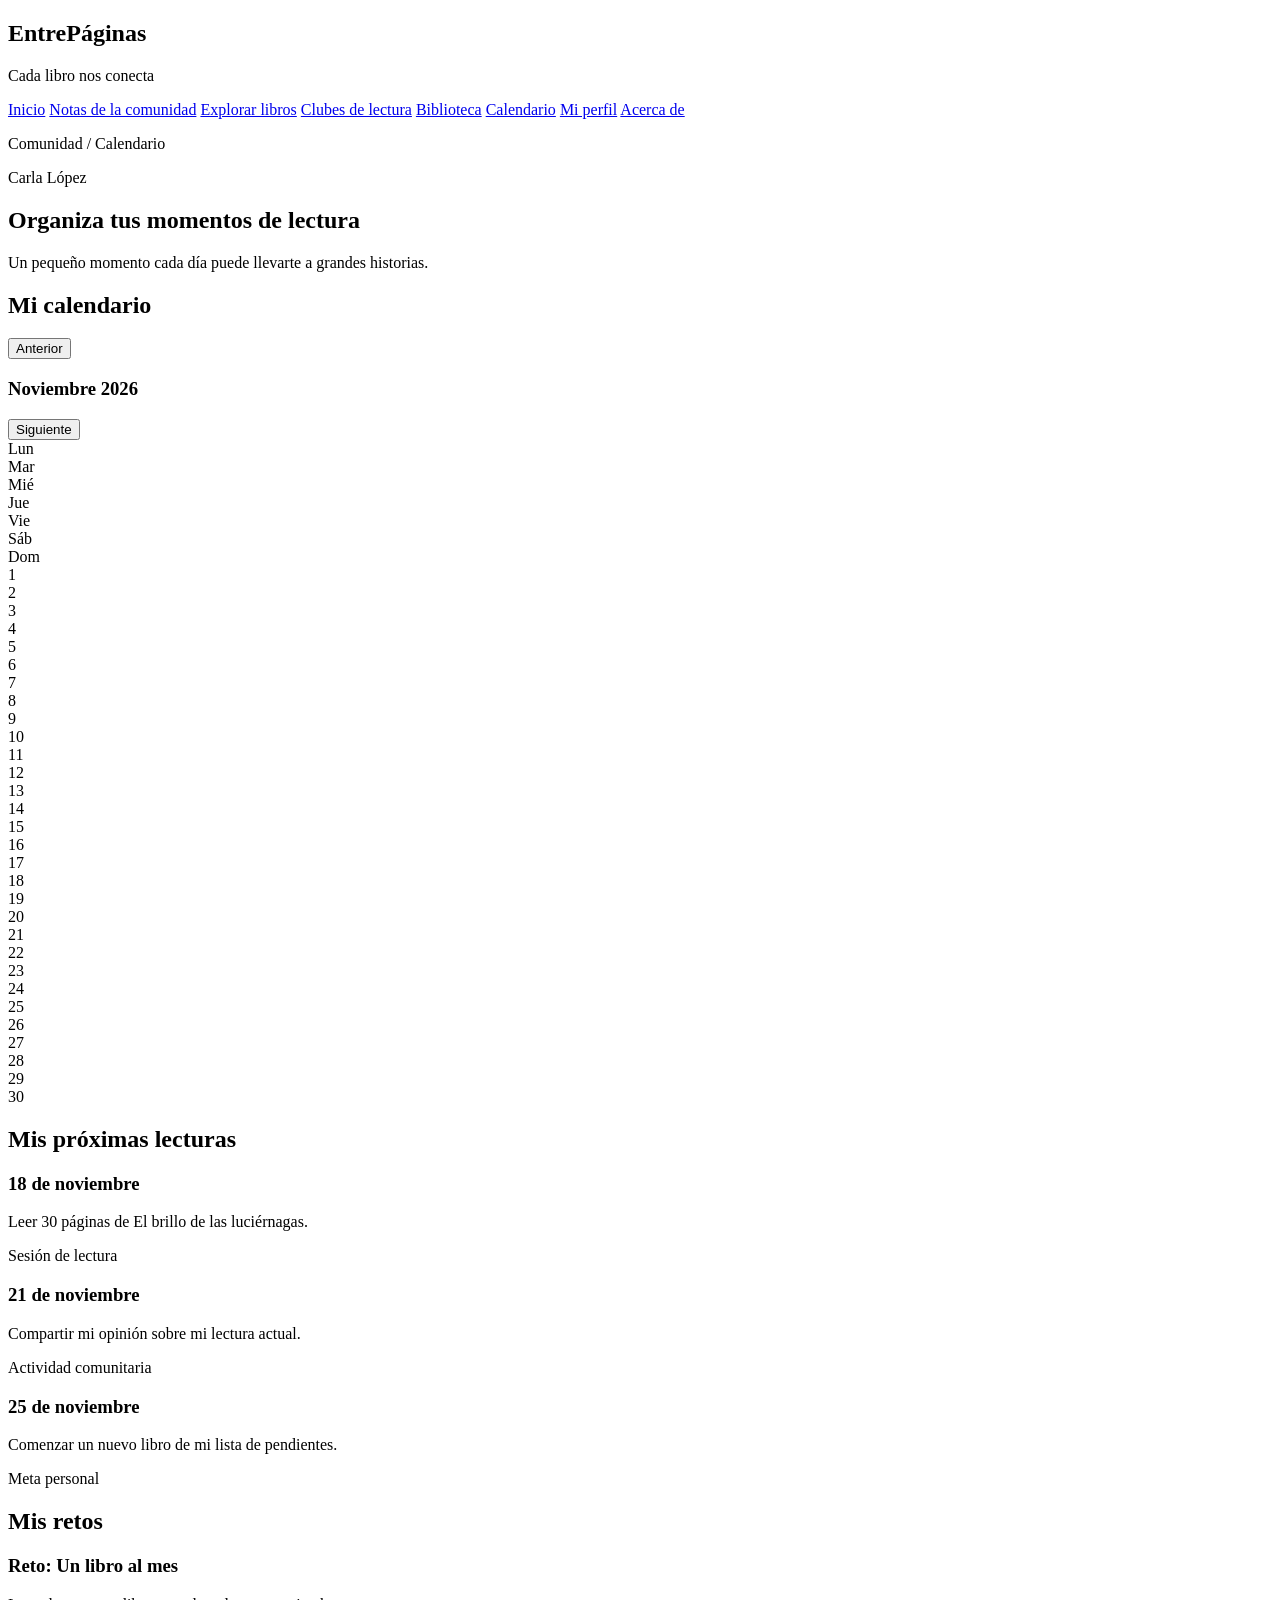
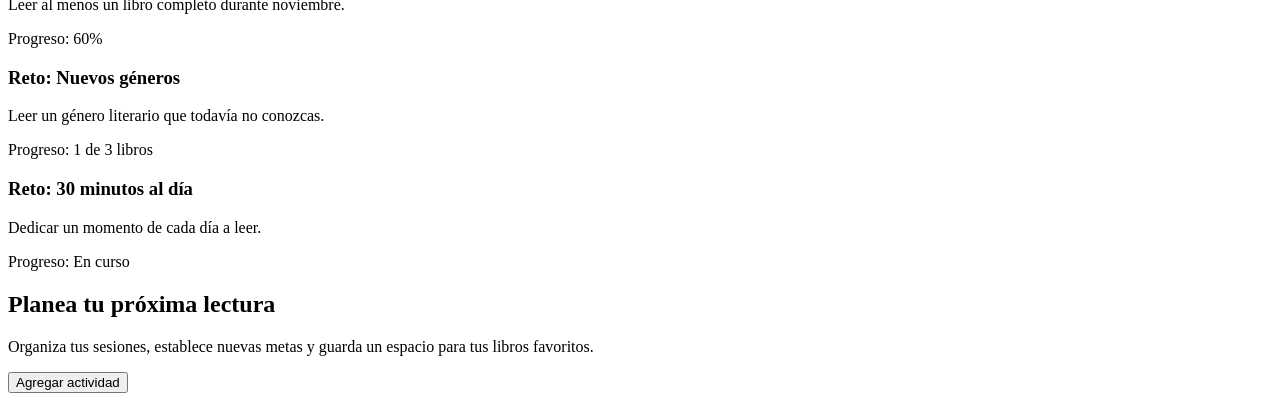
==== paginas/calendario.html @ 40c7be67 "Crear estructura HTML de la seccion calendario" ====
<!DOCTYPE html>
<html lang="es">
<head>
    <meta charset="UTF-8">
    <meta name="viewport" content="width=device-width, initial-scale=1.0">
    <title>EntrePáginas | Calendario</title>
    <link rel="stylesheet" href="../css/estilos.css">
</head>
<body>
    <!-- Barra lateral de navegación -->
    <aside class="sidebar">
        <div class="logo">
            <h2>EntrePáginas</h2>
            <p>Cada libro nos conecta</p>
        </div>

        <nav>
            <a href="../index.html">Inicio</a>
            <a href="comunidad.html">Notas de la comunidad</a>
            <a href="explorar.html">Explorar libros</a>
            <a href="clubes.html">Clubes de lectura</a>
            <a href="biblioteca.html">Biblioteca</a>
            <a href="calendario.html" class="activo">Calendario</a>
            <a href="perfil.html">Mi perfil</a>
            <a href="acerca.html">Acerca de</a>
        </nav>
    </aside>

    <!-- Contenido principal -->
    <main class="contenido">
         <!-- Barra superior -->
        <header class="topbar">
            <p>Comunidad / Calendario</p>
            <div class="usuario">
                <span>Carla López</span>
            </div>
        </header>

        <!--Bienvenida-->
        <section class="bienvenida">
            <h1>Organiza tus momentos de lectura</h1>
            <p>Un pequeño momento cada día puede llevarte a grandes historias.</p>
        </section>

        <!--Calendario-->
        <section class="calendario-lectura">
            <h2>Mi calendario</h2>
            <div class="encabezado-calendario">
                <button type="button">Anterior</button>
                <h3>Noviembre 2026</h3>
                <button type="button">Siguiente</button>
            </div>

            <div class="dias-semana">
                <div>Lun</div>
                <div>Mar</div>
                <div>Mié</div>
                <div>Jue</div>
                <div>Vie</div>
                <div>Sáb</div>
                <div>Dom</div>
            </div>

            <div class="dias-calendario">
                <div class="dia vacio"></div>
                <div class="dia vacio"></div>

                <div class="dia">1</div>
                <div class="dia">2</div>
                <div class="dia">3</div>
                <div class="dia">4</div>
                <div class="dia">5</div>
                <div class="dia">6</div>
                <div class="dia">7</div>
                <div class="dia">8</div>
                <div class="dia">9</div>
                <div class="dia">10</div>
                <div class="dia">11</div>
                <div class="dia">12</div>
                <div class="dia">13</div>
                <div class="dia">14</div>
                <div class="dia">15</div>
                <div class="dia">16</div>
                <div class="dia">17</div>
                <div class="dia">18</div>
                <div class="dia">19</div>
                <div class="dia">20</div>
                <div class="dia">21</div>
                <div class="dia">22</div>
                <div class="dia">23</div>
                <div class="dia">24</div>
                <div class="dia">25</div>
                <div class="dia">26</div>
                <div class="dia">27</div>
                <div class="dia">28</div>
                <div class="dia">29</div>
                <div class="dia">30</div>
            </div>
        </section>

        <!--Actividades programadas-->
        <section class="actividades-lectura">
            <h2>Mis próximas lecturas</h2>
            <div class="actividad">
                <h3>18 de noviembre</h3>
                <p>Leer 30 páginas de El brillo de las luciérnagas.</p>
                <span>Sesión de lectura</span>
            </div>

            <div class="actividad">
                <h3>21 de noviembre</h3>
                <p>Compartir mi opinión sobre mi lectura actual.</p>
                <span>Actividad comunitaria</span>
            </div>

            <div class="actividad">
                <h3>25 de noviembre</h3>
                <p>Comenzar un nuevo libro de mi lista de pendientes.</p>
                <span>Meta personal</span>
            </div>
        </section>

        <!--Retos de lectura-->
        <section class="retos-lectura">
            <h2>Mis retos</h2>
            <div class="reto">
                <h3>Reto: Un libro al mes</h3>
                <p>Leer al menos un libro completo durante noviembre.</p>
                <p>Progreso: 60%</p>
            </div>

            <div class="reto">
                <h3>Reto: Nuevos géneros</h3>
                <p>Leer un género literario que todavía no conozcas.</p>
                <p>Progreso: 1 de 3 libros</p>
            </div>

            <div class="reto">
                <h3>Reto: 30 minutos al día</h3>
                <p>Dedicar un momento de cada día a leer.</p>
                <p>Progreso: En curso</p>
            </div>
        </section>

        <!--Crear actividad-->
        <section class="nueva-actividad">
            <h2>Planea tu próxima lectura</h2>
             <p>Organiza tus sesiones, establece nuevas metas y guarda un espacio para tus libros favoritos.</p>
             <button type="button">Agregar actividad</button>
        </section>
    </main>

    <script src="../js/script.js"></script>
</body>
</html>
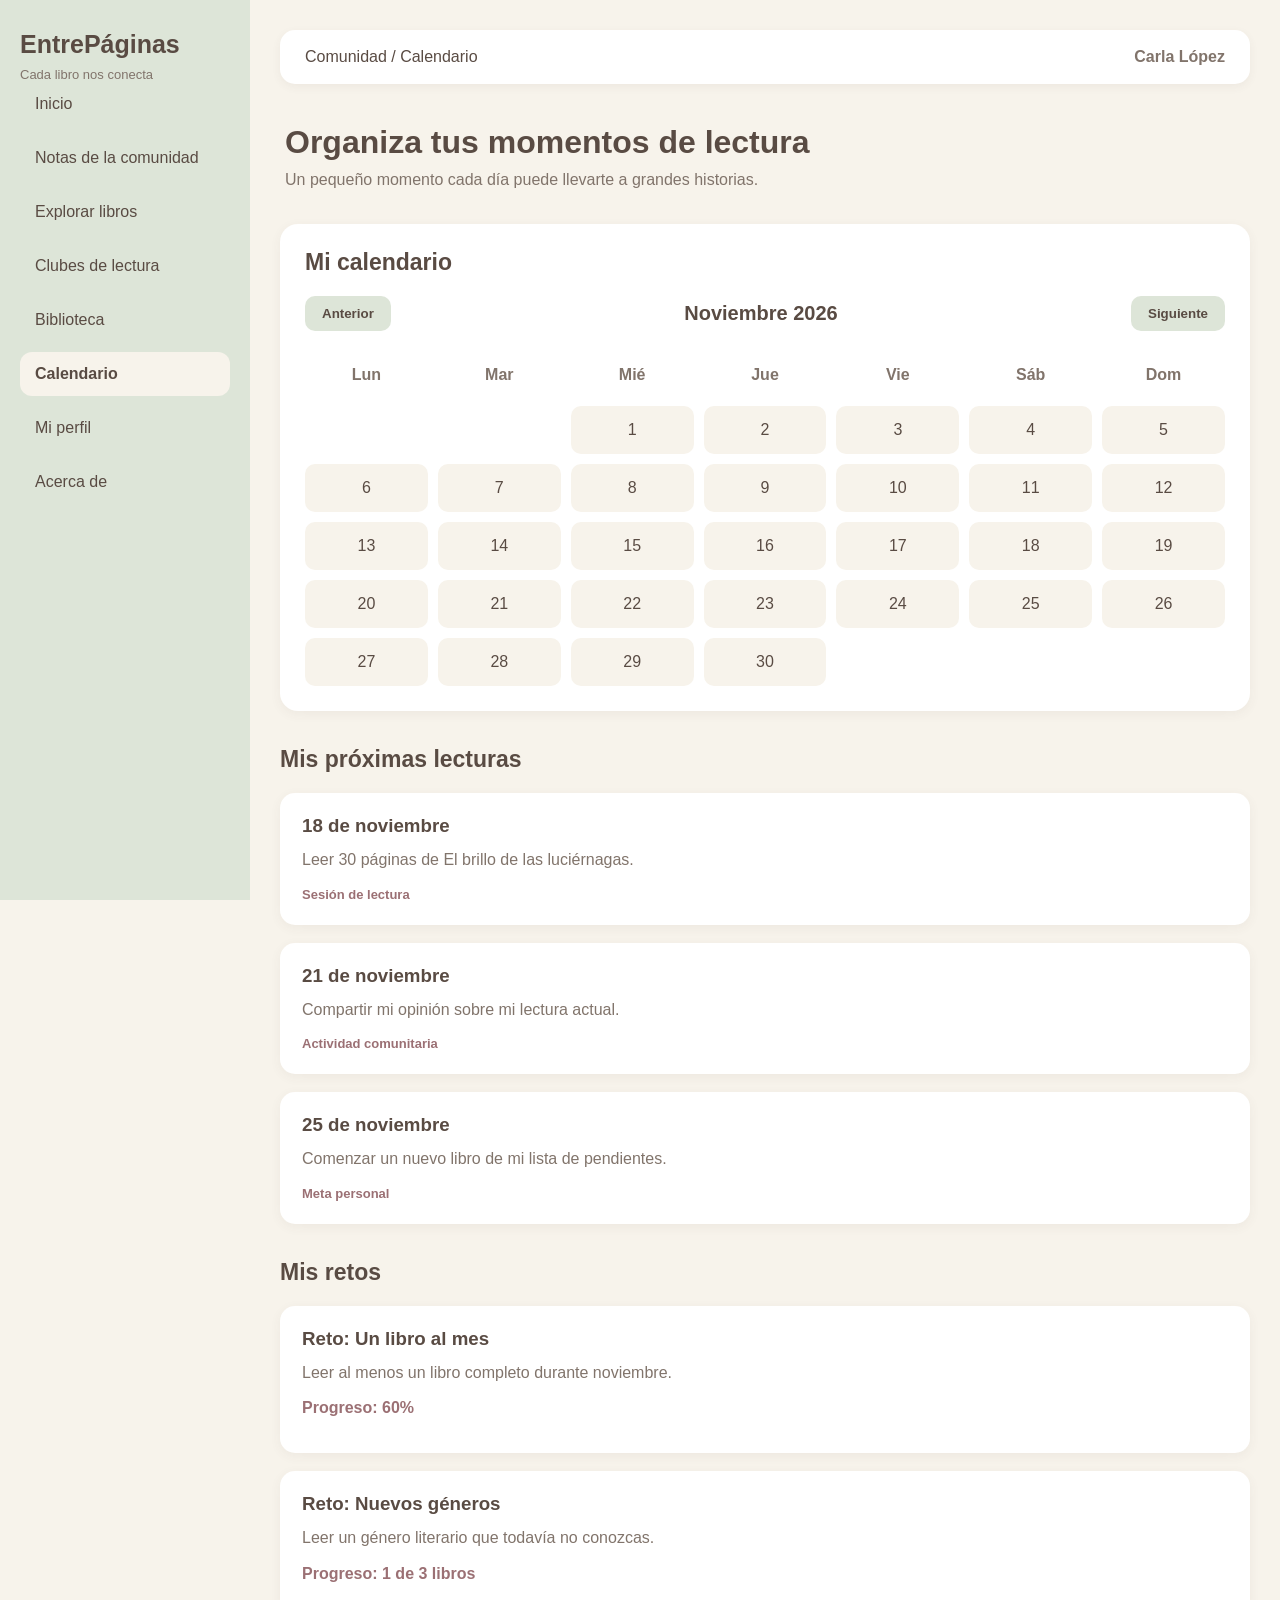
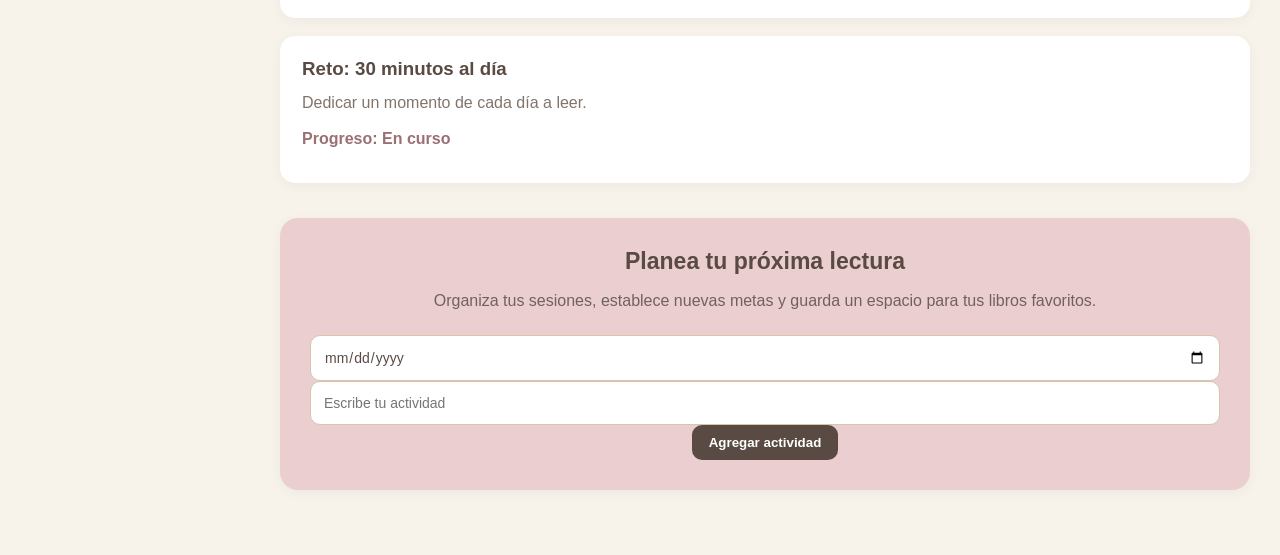
==== commit 6e782125: "Cambiar cosas para JavaScript" ====
--- a/paginas/calendario.html
+++ b/paginas/calendario.html
@@ -46,9 +46,9 @@
         <section class="calendario-lectura">
             <h2>Mi calendario</h2>
             <div class="encabezado-calendario">
-                <button type="button">Anterior</button>
-                <h3>Noviembre 2026</h3>
-                <button type="button">Siguiente</button>
+                <button type="button" id="mes-anterior">Anterior</button>
+                <h3 id="mes-actual">Noviembre 2026</h3>
+                <button type="button" id="mes-siguiente">Siguiente</button>
             </div>
 
             <div class="dias-semana">
@@ -61,7 +61,7 @@
                 <div>Dom</div>
             </div>
 
-            <div class="dias-calendario">
+            <div class="dias-calendario" id="dias-calendario">
                 <div class="dia vacio"></div>
                 <div class="dia vacio"></div>
 
@@ -144,9 +144,16 @@
 
         <!--Crear actividad-->
         <section class="nueva-actividad">
-            <h2>Planea tu próxima lectura</h2>
-             <p>Organiza tus sesiones, establece nuevas metas y guarda un espacio para tus libros favoritos.</p>
-             <button type="button">Agregar actividad</button>
+           <h2>Planea tu próxima lectura</h2>
+
+    <p>Organiza tus sesiones, establece nuevas metas y guarda un espacio para tus libros favoritos.</p>
+
+    <input type="date" id="fecha">
+    <input type="text" id="actividad" placeholder="Escribe tu actividad">
+
+    <button type="button" onclick="agregarActividad()">
+        Agregar actividad
+    </button>
         </section>
     </main>
 
--- a/css/estilos.css
+++ b/css/estilos.css
@@ -0,0 +1,960 @@
+/*CONFIGURACIÓN GENERAL*/
+*{
+    margin: 0;
+    padding: 0;
+    box-sizing: border-box;
+}
+
+body{
+    font-family: 'Segoe UI', Tahoma, Geneva, Verdana, sans-serif;
+    background-color: #F7F3EB;
+    color: #594B43;
+}
+
+/*Barra lateral*/
+.sidebar{
+    width: 250px;
+    height: 100vh;
+    background-color: #DDE5D8;
+    position: fixed;
+    top: 0;
+    left: 0;
+    padding: 30px 20px;
+}
+
+.logo h2{
+    font-size: 25px;
+    color: #594B43;
+    margin-bottom: 8px;
+}
+.logo p{
+    font-size: 13px;
+    color: #81746B;
+}
+
+.sidebar nav{
+    display: flex;
+    flex-direction: column;
+    gap: 10px;
+}
+.sidebar nav a{
+    text-decoration: none;
+    color: #594B43;
+    padding: 13px 15px;
+    border-radius: 12px;
+    transition: 0.3s;
+}
+.sidebar nav a:hover{
+    background-color: #C8D5C2;
+}
+.sidebar nav a.activo{
+    background-color: #F7F3EB;
+    font-weight: bold;
+}
+
+/*Contenido principal*/
+.contenido{
+    margin-left: 250px;
+    padding: 30px;
+}
+
+/*Barra superior*/
+.topbar{
+    display: flex;
+    justify-content: space-between;
+    align-items: center;
+    background-color: #FFFFFF;
+    padding: 18px 25px;
+    border-radius: 15px;
+    margin-bottom: 30px;
+    box-shadow: 0 3px 10px rgba(89, 75, 67, 0.06);
+}
+.usuario{
+    font-weight: bold;
+    color: #81746B;
+}
+
+/*Bienvenida*/
+.bienvenida{
+    margin-bottom: 30px;
+}
+.bienvenida h1{
+    font-size: 30px;
+    margin-bottom: 10px;
+    color: #594B43;
+}
+.bienvenida p{
+    color: #81746B;
+    font-size: 16px;
+}
+
+/*Banner principal*/
+.banner{
+    background-color: #EBCFD0;
+    padding: 45px;
+    border-radius: 20px;
+    margin-bottom: 35px;
+}
+.banner p{
+    margin-bottom: 12px;
+    line-height: 1.6;
+}
+.banner h2{
+    font-size: 29px;
+    margin-bottom: 15px;
+}
+.banner a{
+    display: inline-block;
+    margin-top: 15px;
+    padding: 12px 20px;
+    background-color: #594B43;
+    color: white;
+    text-decoration: none;
+    border-radius: 10px;
+    transition: 0.3s;
+}
+.banner a:hover{
+    background-color: #81746B;
+}
+
+/*Tarjetas y secciones*/
+section{
+    margin-bottom: 35px;
+}
+section h2{
+    margin-bottom: 20px;
+    font-size: 23px;
+}
+
+.publicacion, .libro, .nota-card, .proposito-card, .funciones-lista article{
+    background-color: #FFFFFF;
+    padding: 22px;
+    border-radius: 15px;
+    box-shadow: 0 3px 12px rgba(89, 75, 67, 0.06);
+}
+.publicacion h3, .nota-card h3{
+    margin-bottom: 10px;
+}
+.publicacion p, .nota-card p{
+    line-height: 1.6;
+    margin-bottom: 12px;
+}
+
+/*Botones*/
+button{
+    border: none;
+    padding: 10px 17px;
+    border-radius: 10px;
+    background-color: #DDE5D8;
+    color: #594B43;
+    font-weight: bold;
+    cursor: pointer;
+    transition: 0.3s;
+}
+button:hover{
+    background-color: #C8D5C2;
+}
+
+/*Libros y recomendaciones*/
+.libros{
+    display: grid;
+    grid-template-columns: repeat(auto-fit, minmax(180px, 1fr));
+    gap: 20px;
+}
+.libro h3{
+    margin-bottom: 10px;
+}
+
+/*Formularios*/
+input, textarea, select{
+    width: 100%;
+    padding: 13px;
+    border: 1px solid #D8C5AC;
+    border-radius: 10px;
+    background-color: #FFFFFF;
+    color: #594B43;
+    font-family: inherit;
+    font-size: 14px;
+}
+textarea{
+    resize: vertical;
+    min-height: 110px;
+}
+input:focus, textarea:focus, select:focus{
+    outline: 2px solid #B7C8AE;
+}
+
+/*Diseño responsivo*/
+@media(max-width: 850px){
+    .sidebar{
+        width: 190px;
+        padding: 20px 12px;
+    }
+    .contenido{
+        margin-left: 190px;
+        padding: 20px;
+    }
+    .banner{
+        padding: 30px;
+    }
+}
+
+@media(max-width: 600px){
+    .sidebar{
+        position: relative;
+        width: 100%;
+        height: auto;
+    }
+    .sidebar nav{
+        flex-direction: row;
+        flex-wrap: wrap;
+    }
+    .contenido{
+        margin-left: 0;
+        padding: 18px;
+    }
+    .topbar{
+        gap: 10px;
+        flex-wrap: wrap;
+    }
+    .bienvenida h1{
+        font-size: 24px;
+    }
+}
+
+/*COMUNIDAD*/
+.crear-nota{
+    background-color: #FFFFFF;
+    padding: 25px;
+    border-radius: 18px;
+    box-shadow: 0 3px 12px rgba(89, 75, 67, 0.06);
+}
+.crear-nota h2{
+    margin-bottom: 10px;
+}
+.crear-nota p{
+    color: #81746B;
+    margin-bottom: 20px;
+}
+.crear-nota textarea{
+    min-height: 120px;
+    margin-bottom: 15px;
+}
+.nota-opciones{
+    display: flex;
+    justify-content: space-between;
+    align-items: center;
+    gap: 15px;
+}
+.nota-opciones span{
+    color: #81746B;
+    font-size: 13px;
+}
+.nota-opciones button{
+    background-color: #B7C8AE;
+}
+.nota-opciones button:hover{
+    background-color: #A3B99A;
+}
+.notas-comunidad{
+    margin-top: 35px;
+}
+.nota-card{
+    margin-bottom: 20px;
+}
+.nota-usuario{
+    margin-bottom: 15px;
+}
+.nota-usuario h3{
+    color: #594B43;
+}
+.nota-usuario span{
+    color: #A18F83;
+    font-size: 13px;
+}
+.nota-interaccion{
+    display: flex;
+    align-items: center;
+    gap: 15px;
+    margin-top: 15px;
+}
+.nota-interaccion a{
+    text-decoration: none;
+    color: #81746B;
+    font-size: 14px;
+}
+.nota-interaccion a:hover{
+    color: #B47F86;
+    text-decoration: underline;
+}
+
+/*EXPLORAR LIBROS*/
+/*Buscador*/
+.busqueda-libros{
+    background-color: #FFFFFF;
+    padding: 25px;
+    border-radius: 18px;
+    margin-bottom: 30px;
+    box-shadow: 0 3px 12px rgba(89, 75, 67, 0.06);
+}
+.busqueda-libros h2{
+    margin-bottom: 18px;
+}
+.busqueda-libros form{
+    display: flex;
+    gap: 12px;
+}
+.busqueda-libros input{
+    flex: 1;
+}
+.busqueda-libros button{
+    background-color: #B7C8AE;
+    white-space: nowrap;
+}
+
+/*Categorías*/
+.categorias{
+    margin-bottom: 35px;
+}
+.categorias h2{
+    margin-bottom: 18px;
+}
+.lista-categorias{
+    display: flex;
+    flex-wrap: wrap;
+    gap: 12px;
+}
+.lista-categorias button{
+    background-color: #EBCFD0;
+    padding: 12px 18px;
+    border-radius: 20px;
+}
+.lista-categorias button:hover{
+    background-color: #DDB9BC;
+}
+
+/*Libros recomendados*/
+.libros-destacados{
+    margin-bottom: 35px;
+}
+.libros-destacados h2{
+    margin-bottom: 18px;
+}
+.libros{
+    display: grid;
+    grid-template-columns: repeat(auto-fit, minmax(200px, 1fr));
+    gap: 22px;
+}
+.libro{
+    background-color: #FFFFFF;
+    padding: 22px;
+    border-radius: 17px;
+    box-shadow: 0 3px 12px rgba(89, 75, 67, 0.06);
+    transition: 0.3s;
+}
+.libro:hover{
+    transform: translateY(-5px);
+    box-shadow: 0 7px 16px rgba(89, 75, 67, 0.12);
+}
+.libro h3{
+    margin-bottom: 8px;
+    color: #594B43;
+}
+.libro p{
+    color: #81746B;
+    margin-bottom: 15px;
+    line-height: 1.5;
+}
+.libro button{
+    width: 100%;
+    background-color: #DDE5D8;
+}
+
+/*INICIO*/
+/*Bienvenida*/
+.bienvenida{
+    padding: 10px 5px;
+    margin-bottom: 25px;
+}
+.bienvenida h1{
+    font-size: 32px;
+    margin-botton: 12px;
+    color: #594B43;
+}
+.bienvenida p{
+    color: #81746B;
+    font-size: 16px;
+}
+
+/*Banner principal*/
+.banner{
+    background: linear-gradient(120deg, #EBCFD0, #F2DFD9);
+    padding: 45px;
+    border-radius: 22px;
+    margin-bottom: 35px;
+    box-shadow: 0 4px 14px rgba(89, 75, 67, 0.07); 
+}
+.banner div{
+    max-width: 650px;
+}
+.banner div > p:first-child{
+    color: #81746B;
+    font-size: 13px;
+    font-weight: bold;
+    letter-spacing: 2px;
+    margin-bottom: 15px;
+}
+.banner h2{
+    font-size: 30px;
+    color: #594B43;
+    margin-bottom: 15px;
+}
+.banner div > p:nth-of-type(2){
+    color: #6F625A;
+    line-height: 1.7;
+    margin-bottom: 25px;
+}
+.banner a {
+    display: inline-block;
+    padding: 13px 22px;
+    background-color: #594B43;
+    color: #FFFFFF;
+    text-decoration: none;
+    border-radius: 12px;
+    transition: 0.3s;
+    }
+.banner a:hover{
+    background-color: #81746B;
+    transform: translateY(-2px);
+}
+
+/*Publicación de la comunidad*/
+.comunidad-inicio{
+    margin-bottom: 40px;
+}
+.comunidad-inicio h2{
+    margin-bottom: 18px;
+}
+.comunidad-inicio .publicacion:hover{
+    box-shadow: 0 6px 16px rgba(89, 75, 67, 0.10);
+}
+.comunidad-inicio .publicacion h3{
+    color: #594B43;
+    font-size: 19px;
+}
+.comunidad-inicio .publicacion p{
+    color: #81746B;
+    line-height: 1.6;
+}
+.comunidad-inicio .publicacion button:first-of-type {
+    background-color: #EBCFD0;
+}
+.comunidad-inicio .publicacion button:last-of-type{
+    background-color: #DDE5D8;
+}
+
+/*Recomendaciones*/
+.recomendaciones .libros{
+    display: grid;
+    grid-template-columns: repeat(auto-fit, minmax(200px,1fr));
+    gap: 22px;
+}
+.recomendaciones .libro{
+    background-color: #FFFFFF;
+    padding: 25px;
+    border-radius: 18px;
+    border-bottom: 4px solid #DDE5D8;
+    transition: 0.3s;
+}
+.recomendaciones .libro h3{
+    color: #594B43;
+    margin-bottom: 10px;
+    font-size: 18px;
+}
+.recomendaciones .libro p{
+    color: #81746B;
+    font-size: 14px;
+}
+
+/*Responsivo de inicio*/
+@media (max-width: 600px) {
+    .bienvenida h1 {
+        font-size: 25px;
+    }
+    .banner {
+        padding: 25px;
+    }
+    .banner h2 {
+        font-size: 24px;
+    }
+    .recomendaciones .libros {
+        grid-template-columns: 1fr;
+    }
+}
+
+/*CLUBES*/
+/*Presentación de los clubes*/
+.presentacion-clubes {
+    background-color: #FFFFFF;
+    padding: 25px;
+    border-radius: 18px;
+    margin-bottom: 35px;
+    box-shadow: 0 3px 12px rgba(89, 75, 67, 0.06);
+}
+.presentacion-clubes h2{
+    color: #594B43;
+    margin-bottom: 12px;
+}
+.presentacion-clubes p{
+    color: #81746B;
+    line-height: 1.7;
+}
+/*Clubes disponibles*/
+.clubes-disponibles h2{
+    margin-bottom: 22px;
+}
+.lista-clubes{
+    display: grid;
+    grid-template-columns: repeat(auto-fit, minmax(230px, 1fr));
+    gap: 22px;
+}
+
+/*Tarjetas individuales*/
+.club {
+    background-color: #FFFFFF;
+    padding: 25px;
+    border-radius: 18px;
+    box-shadow: 0 3px 12px rgba(89, 75, 67, 0.06);
+    transition: 0.3s;
+    display: flex;
+    flex-direction: column;
+}
+.club:hover{
+    transform: translateY(-5px);
+    box-shadow: 0 7px 16px rgba(89, 75, 67, 0.12);
+}
+.club h3{
+    color: #594B43;
+    font-size: 21px;
+    margin-bottom: 10px;
+}
+
+/*Género literario*/
+.club .genero {
+    display: inline-block;
+    align-self: flex-start;
+    background-color: #F7E8E7;
+    color: #9B7074;
+    padding: 7px 13px;
+    border-radius: 20px;
+    font-size: 13px;
+    font-weight: bold;
+    margin-bottom: 15px;
+}
+
+/*Descripción del club*/
+.club p{
+    color: #81746B;
+    font-size: 14px;
+    line-height: 1.6;
+    margin-bottom: 15px;
+}
+
+/*Cantidad de integrantes*/
+.club p:last-of-type{
+    color: #594B43;
+    font-weight: bold;
+    margin-top: auto;
+}
+
+/*Botón para unirse*/
+.club button{
+    width: 100%;
+    background-color: #DDE5D8;
+    margin-top: 10px;
+}
+.club button:hover{
+    background-color: #B7C8AE;
+}
+
+/*Invitación final*/
+.invitacion-club {
+    background-color: #EBCFD0;
+    padding: 30px;
+    border-radius: 20px;
+    text-align: center;
+    margin-top: 40px;
+    box-shadow: 0 3px 12px rgba(89, 75, 67, 0.06);
+}
+.invitacion-club h2{
+    color: #594B43;
+    margin-bottom: 12px;
+}
+.invitacion-club p{
+    color: #6F625A;
+    line-height: 1.7;
+}
+
+/*BIBLIOTECA*/
+/*Resumen de lecturas*/
+.resumen-biblioteca{
+    margin-bottom: 35px;
+}
+.resumen-biblioteca h2{
+    margin-bottom: 20px;
+}
+.estadisticas-libros{
+     display: grid;
+    grid-template-columns: repeat(auto-fit, minmax(180px, 1fr));
+    gap: 20px;
+}
+.estadistica{
+    background-color: #FFFFFF;
+    padding: 25px;
+    border-radius: 17px;
+    text-align: center;
+    box-shadow: 0 3px 12px rgba(89, 75, 67, 0.06);
+    
+}
+.estadistica h3{
+    font-size: 30px;
+    color: #9B7074;
+    margin-bottom: 8px;
+}
+.estadistica p{
+    color: #81746B;
+    font-size: 14px;
+}
+
+/*Secciones de libros*/
+.mis-lecturas, .libros-pendientes, .libros-leidos{
+    margin-bottom: 35px;
+}
+.mis-lecturas h2, .libros-pendientes h2, .libros-leidos h2{
+    color: #594B43;
+    margin-bottom: 20px;
+}
+
+/*Estado de los libros*/
+.mis-lecturas .libro p: :last-child{
+    color: #9B7074;
+    font-weight: bold;
+}
+.libros-pendientes .libro p:last-child{
+    color: #81746B;
+    font-weight: bold;
+}
+.libros-leidos .libro p:last-child{
+    color: #82977A;
+    font-weight: bold;
+}
+
+/*CALENDARIO*/
+/* Calendario principal */
+.calendario-lectura{
+    background-color: #FFFFFF;
+    padding: 25px;
+    border-radius: 18px;
+    margin-bottom: 35px;
+    box-shadow: 0 3px 12px rgba(89, 75, 67, 0.06);
+}
+/* Encabezado del calendario */
+.encabezado-calendario{
+    display: flex;
+    justify-content: space-between;
+    align-items: center;
+    margin-bottom: 25px;
+    gap: 15px;
+}
+.encabezado-calendario h3{
+    color: #594B43;
+    font-size: 20px;
+}
+.encabezado-calendario button{
+    background-color: #DDE5D8;
+}
+
+/* Días de la semana */
+.dias-semana,
+.dias-calendario{
+    display: grid;
+    grid-template-columns: repeat(7, 1fr);
+    gap: 10px;
+    text-align: center;
+}
+.dias-semana{
+    margin-bottom: 12px;
+}
+.dias-semana div{
+    font-weight: bold;
+    color: #81746B;
+    padding: 10px 0;
+}
+
+/* Casillas de los días */
+.dia{
+    background-color: #F7F3EB;
+    padding: 15px 5px;
+    border-radius: 10px;
+    color: #594B43;
+    transition: 0.3s;
+}
+.dia:not(.vacio):hover{
+    background-color: #DDE5D8;
+}
+.dia.vacio{
+    background-color: transparent;
+}
+
+/* Actividades programadas */
+.actividades-lectura{
+    margin-bottom: 35px;
+}
+.actividad{
+    background-color: #FFFFFF;
+    padding: 22px;
+    border-radius: 15px;
+    margin-bottom: 18px;
+    box-shadow: 0 3px 12px rgba(89, 75, 67, 0.06);
+}
+.actividad h3{
+    color: #594B43;
+    margin-bottom: 10px;
+}
+.actividad p{
+    color: #81746B;
+    line-height: 1.6;
+    margin-bottom: 12px;
+}
+.actividad span{
+    color: #9B7074;
+    font-size: 13px;
+    font-weight: bold;
+}
+
+/* Retos de lectura */
+.retos-lectura{
+    margin-bottom: 35px;
+}
+.reto{
+    background-color: #FFFFFF;
+    padding: 22px;
+    border-radius: 15px;
+    margin-bottom: 18px;
+    box-shadow: 0 3px 12px rgba(89, 75, 67, 0.06);
+}
+.reto h3{
+    color: #594B43;
+    margin-bottom: 10px;
+}
+.reto p{
+    color: #81746B;
+    line-height: 1.6;
+    margin-bottom: 10px;
+}
+.reto p:last-child{
+    color: #9B7074;
+    font-weight: bold;
+}
+
+/* Nueva actividad */
+.nueva-actividad{
+    background-color: #EBCFD0;
+    padding: 30px;
+    border-radius: 18px;
+    text-align: center;
+    box-shadow: 0 3px 12px rgba(89, 75, 67, 0.06);
+}
+.nueva-actividad h2{
+    color: #594B43;
+    margin-bottom: 12px;
+}
+.nueva-actividad p{
+    color: #6F625A;
+    line-height: 1.7;
+    margin-bottom: 20px;
+}
+.nueva-actividad button{
+    background-color: #594B43;
+    color: #FFFFFF;
+}
+.nueva-actividad button:hover{
+    background-color: #81746B;
+}
+
+/*PERFIL*/
+/* Información principal del perfil */
+.perfil-principal{
+    display: flex;
+    align-items: center;
+    gap: 30px;
+    background-color: #FFFFFF;
+    padding: 30px;
+    border-radius: 20px;
+    margin-bottom: 35px;
+    box-shadow: 0 3px 12px rgba(89, 75, 67, 0.06);
+}
+/* Fotografía de perfil */
+.foto-perfil img{
+    width: 150px;
+    height: 150px;
+    border-radius: 50%;
+    object-fit: cover;
+    border: 5px solid #DDE5D8;
+}
+
+/* Datos del usuario */
+.informacion-perfil h1{
+    color: #594B43;
+    font-size: 28px;
+    margin-bottom: 8px;
+}
+.informacion-perfil p{
+    color: #81746B;
+    margin-bottom: 10px;
+    line-height: 1.5;
+}
+.informacion-perfil p:first-of-type{
+    color: #9B7074;
+    font-weight: bold;
+}
+.informacion-perfil button{
+    margin-top: 8px;
+    background-color: #DDE5D8;
+}
+.informacion-perfil button:hover{
+    background-color: #B7C8AE;
+}
+
+/* Estadísticas del perfil */
+.estadisticas-perfil{
+    margin-bottom: 35px;
+}
+
+/* Géneros favoritos */
+.generos-favoritos{
+    margin-bottom: 35px;
+}
+.generos-favoritos .lista-categorias button{
+    background-color: #EBCFD0;
+    border-radius: 20px;
+}
+/* Libros favoritos */
+.favoritos-perfil{
+    margin-bottom: 35px;
+}
+.favoritos-perfil .libro{
+    border-bottom: 4px solid #DDE5D8;
+}
+
+/* Actividad reciente */
+.actividad-perfil{
+    margin-bottom: 35px;
+}
+.actividad-perfil .publicacion{
+    margin-bottom: 25px;
+}
+.actividad-perfil .publicacion h3{
+    color: #594B43;
+}
+.actividad-perfil .publicacion p{
+    color: #81746B;
+    line-height: 1.6;
+}
+.actividad-perfil .publicacion p:first-of-type{
+    font-size: 13px;
+    color: #A18F83;
+    margin-bottom: 12px;
+}
+
+/*ACERCA DE*/
+/* Nuestra historia */
+.acerca-historia{
+    background-color: #FFFFFF;
+    padding: 30px;
+    border-radius: 18px;
+    box-shadow: 0 3px 12px rgba(89, 75, 67, 0.06);
+}
+.acerca-historia h2{
+    color: #594B43;
+    margin-bottom: 18px;
+}
+.acerca-historia p{
+    color: #81746B;
+    line-height: 1.8;
+    margin-bottom: 15px;
+}
+
+/* Nuestro propósito */
+.acerca-proposito{
+    margin-bottom: 35px;
+}
+.proposito-contenedor{
+    display: grid;
+    grid-template-columns: repeat(auto-fit, minmax(220px, 1fr));
+    gap: 22px;
+}
+.proposito-card{
+    transition: 0.3s;
+}
+.proposito-card:hover{
+    box-shadow: 0 7px 16px rgba(89, 75, 67, 0.12);
+}
+.proposito-card h3{
+    color: #594B43;
+    margin-bottom: 12px;
+}
+.proposito-card p{
+    color: #81746B;
+    line-height: 1.6;
+}
+
+/* Funcionalidades */
+.acerca-funciones{
+    margin-bottom: 35px;
+}
+.funciones-lista{
+    display: grid;
+    grid-template-columns: repeat(auto-fit, minmax(230px, 1fr));
+    gap: 22px;
+}
+.funciones-lista article{
+    transition: 0.3s;
+}
+.funciones-lista article:hover{
+    box-shadow: 0 7px 16px rgba(89, 75, 67, 0.12);
+}
+.funciones-lista article h3{
+    color: #594B43;
+    margin-bottom: 10px;
+}
+.funciones-lista article p{
+    color: #81746B;
+    line-height: 1.6;
+}
+
+/* Frase final */
+.acerca-final{
+    background-color: #DDE5D8;
+    padding: 35px;
+    border-radius: 20px;
+    text-align: center;
+    box-shadow: 0 3px 12px rgba(89, 75, 67, 0.06);
+}
+.acerca-final h2{
+    color: #594B43;
+    font-size: 22px;
+    line-height: 1.6;
+    margin-bottom: 15px;
+}
+.acerca-final p{
+    color: #81746B;
+    font-weight: bold;
+}
+
+.dia.tiene-actividad {
+    background-color: #EBCFD0;
+    color: #594B43;
+    font-weight: bold;
+    border: 2px solid #9B7074;
+}
